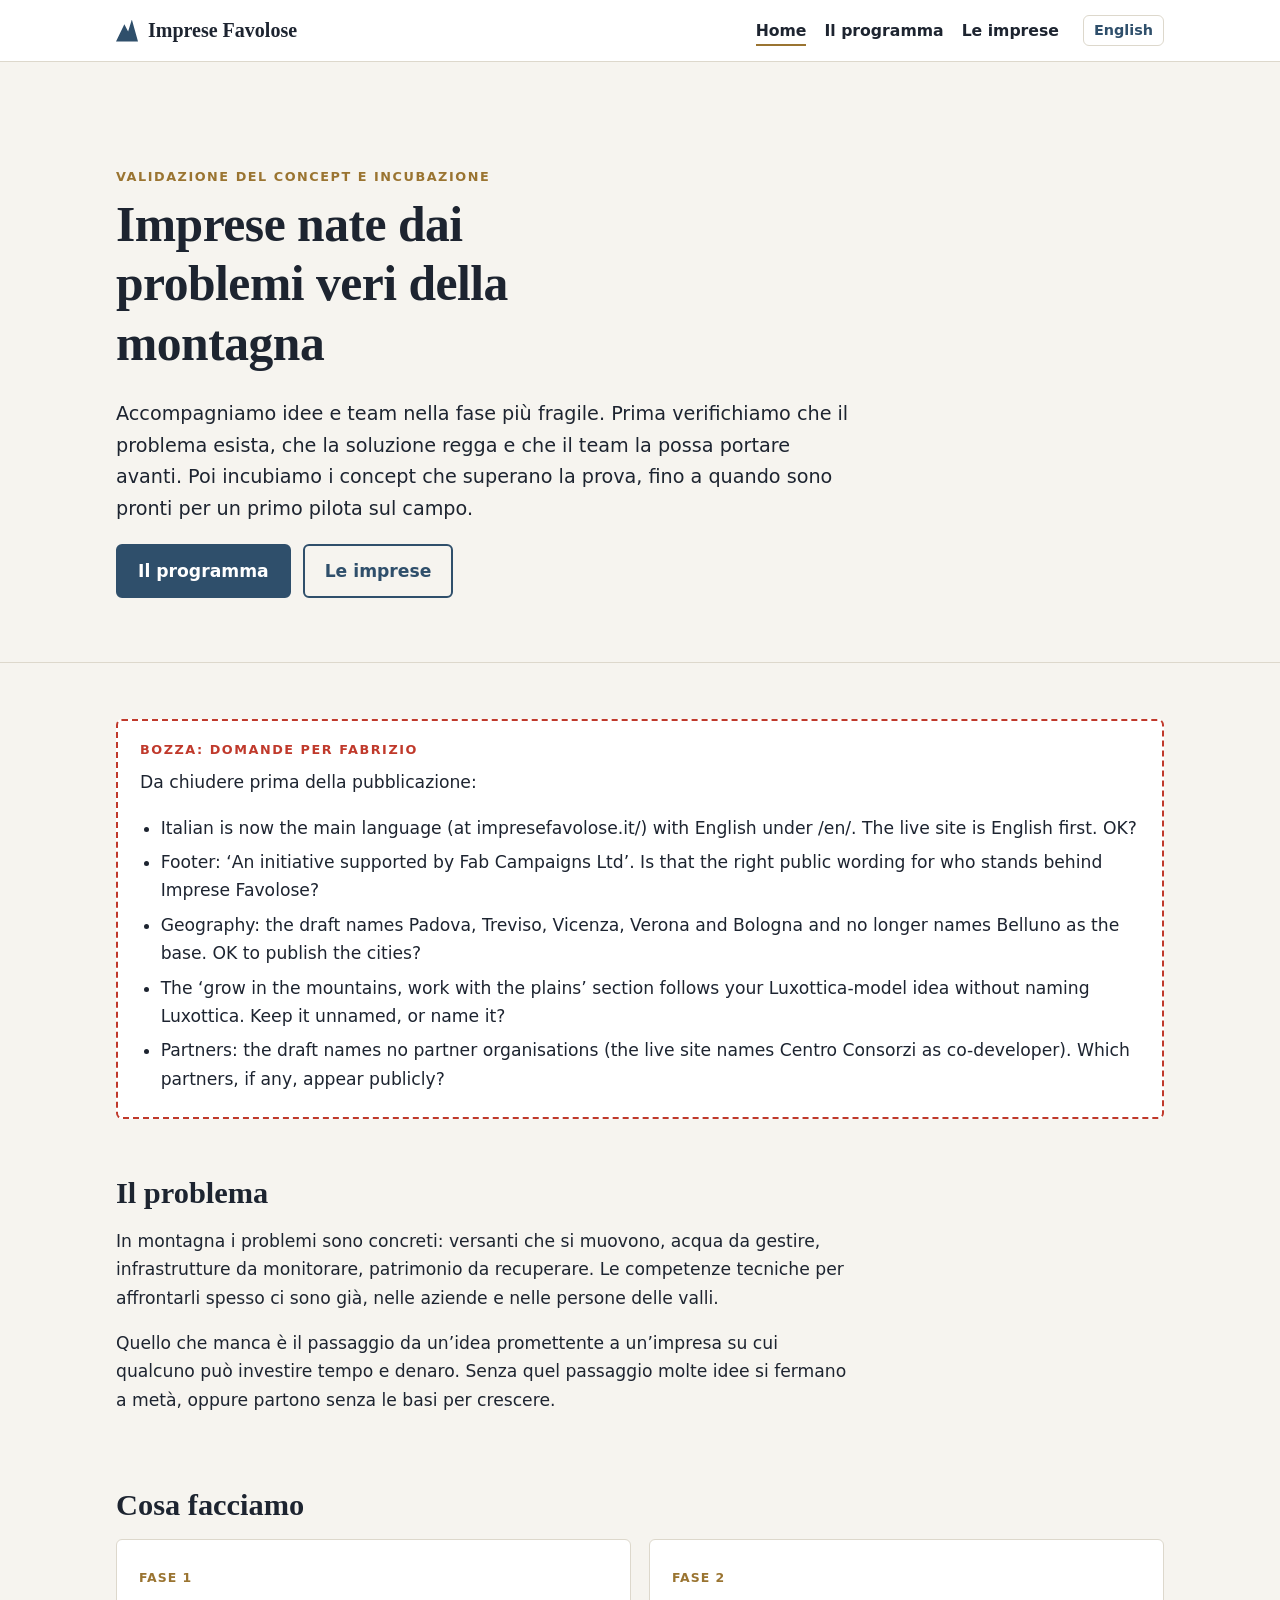
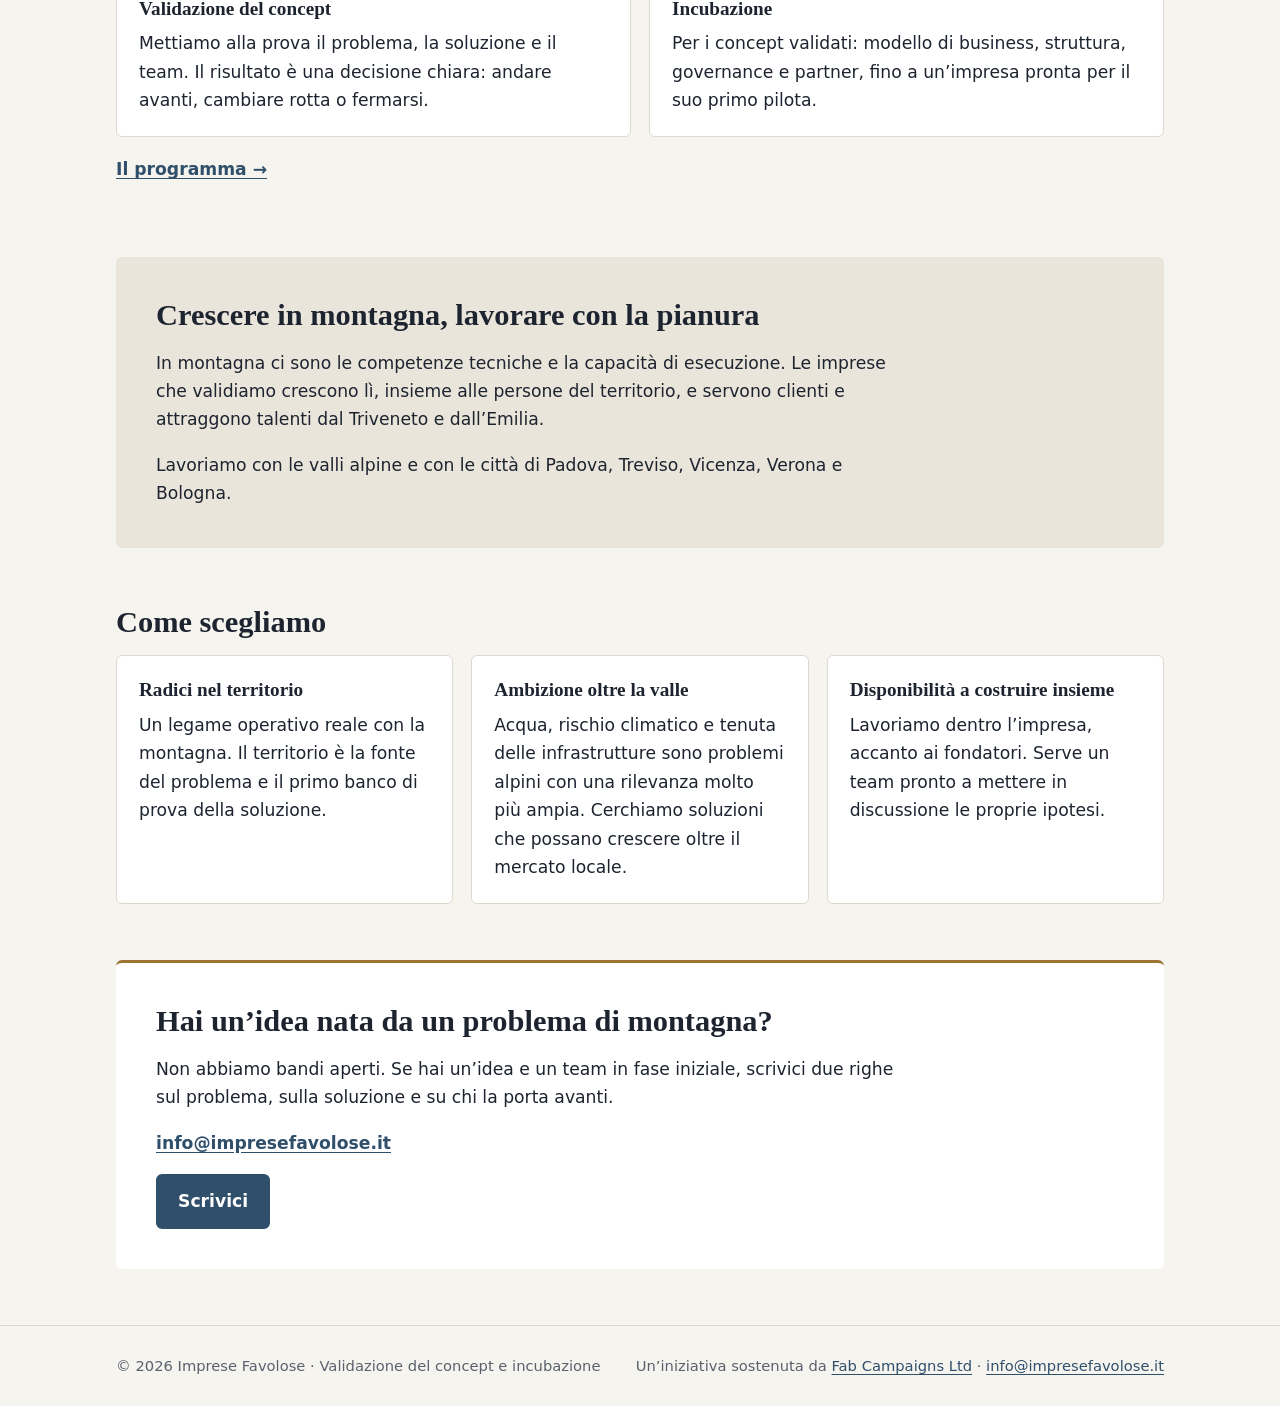
==== site/index.html @ 6166c61f "Draft site: concept validation and incubation, with guardrails Static Italian/English site replacing" ====
<!doctype html>
<html lang="it-IT">
<head>
<meta charset="utf-8">
<meta name="viewport" content="width=device-width, initial-scale=1, viewport-fit=cover">
<title>Imprese Favolose · Validazione del concept e incubazione</title>
<meta name="description" content="Validiamo e incubiamo imprese nate dai problemi reali della montagna, fino a quando sono pronte per un primo pilota.">
<meta name="robots" content="noindex, nofollow">
<meta property="og:title" content="Imprese Favolose · Validazione del concept e incubazione">
<meta property="og:description" content="Validiamo e incubiamo imprese nate dai problemi reali della montagna, fino a quando sono pronte per un primo pilota.">
<meta property="og:site_name" content="Imprese Favolose">
<meta name="twitter:card" content="summary">
<link rel="alternate" hreflang="it" href="https://impresefavolose.it/">
<link rel="alternate" hreflang="en" href="https://impresefavolose.it/en/">
<link rel="alternate" hreflang="x-default" href="https://impresefavolose.it/">
<link rel="preload" href="assets/fonts/source-serif-4-latin-600-normal.woff2" as="font" type="font/woff2" crossorigin>
<link rel="stylesheet" href="assets/site.css?v=dec1a029e4">
</head>
<body>
<a class="skip" href="#content">Vai al contenuto</a>
<header class="site-header">
  <div class="wrap">
    <a class="brand" href="index.html"><span class="mark" aria-hidden="true"></span><span>Imprese Favolose</span></a>
    <nav class="site-nav" aria-label="Main">
      <ul>
        <li><a href="index.html" aria-current="page">Home</a></li>
        <li><a href="programma.html">Il programma</a></li>
        <li><a href="imprese.html">Le imprese</a></li>
      </ul>
    </nav>
    <a class="lang" href="en/index.html" hreflang="en" lang="en">English</a>
  </div>
</header>
<main id="content">
<div class="hero"><div class="wrap">
<p class="eyebrow">Validazione del concept e incubazione</p>
<h1>Imprese nate dai problemi veri della montagna</h1>
<p class="lead">Accompagniamo idee e team nella fase più fragile. Prima verifichiamo che il problema esista, che la soluzione regga e che il team la possa portare avanti. Poi incubiamo i concept che superano la prova, fino a quando sono pronti per un primo pilota sul campo.</p>
<div class="btn-row"><a class="btn" href="programma.html">Il programma</a><a class="btn ghost" href="imprese.html">Le imprese</a></div>
</div></div><section><div class="wrap"><div class="draft-note"><p class="eyebrow">Bozza: domande per Fabrizio</p><p>Da chiudere prima della pubblicazione:</p><ul class="list"><li>Italian is now the main language (at impresefavolose.it/) with English under /en/. The live site is English first. OK?</li><li>Footer: ‘An initiative supported by Fab Campaigns Ltd’. Is that the right public wording for who stands behind Imprese Favolose?</li><li>Geography: the draft names Padova, Treviso, Vicenza, Verona and Bologna and no longer names Belluno as the base. OK to publish the cities?</li><li>The ‘grow in the mountains, work with the plains’ section follows your Luxottica-model idea without naming Luxottica. Keep it unnamed, or name it?</li><li>Partners: the draft names no partner organisations (the live site names Centro Consorzi as co-developer). Which partners, if any, appear publicly?</li></ul></div></div></section><section><div class="wrap"><div class="prose"><h2>Il problema</h2><p>In montagna i problemi sono concreti: versanti che si muovono, acqua da gestire, infrastrutture da monitorare, patrimonio da recuperare. Le competenze tecniche per affrontarli spesso ci sono già, nelle aziende e nelle persone delle valli.</p><p>Quello che manca è il passaggio da un’idea promettente a un’impresa su cui qualcuno può investire tempo e denaro. Senza quel passaggio molte idee si fermano a metà, oppure partono senza le basi per crescere.</p></div></div></section><section><div class="wrap"><h2>Cosa facciamo</h2><div class="grid two"><div class="card"><span class="tag">Fase 1</span><h3>Validazione del concept</h3><p>Mettiamo alla prova il problema, la soluzione e il team. Il risultato è una decisione chiara: andare avanti, cambiare rotta o fermarsi.</p></div><div class="card"><span class="tag">Fase 2</span><h3>Incubazione</h3><p>Per i concept validati: modello di business, struttura, governance e partner, fino a un’impresa pronta per il suo primo pilota.</p></div></div><p class="more-link"><a href="programma.html">Il programma &rarr;</a></p></div></section><section><div class="wrap"><div class="band"><h2>Crescere in montagna, lavorare con la pianura</h2><p>In montagna ci sono le competenze tecniche e la capacità di esecuzione. Le imprese che validiamo crescono lì, insieme alle persone del territorio, e servono clienti e attraggono talenti dal Triveneto e dall’Emilia.</p><p>Lavoriamo con le valli alpine e con le città di Padova, Treviso, Vicenza, Verona e Bologna.</p></div></div></section><section><div class="wrap"><h2>Come scegliamo</h2><div class="grid"><div class="card"><h3>Radici nel territorio</h3><p>Un legame operativo reale con la montagna. Il territorio è la fonte del problema e il primo banco di prova della soluzione.</p></div><div class="card"><h3>Ambizione oltre la valle</h3><p>Acqua, rischio climatico e tenuta delle infrastrutture sono problemi alpini con una rilevanza molto più ampia. Cerchiamo soluzioni che possano crescere oltre il mercato locale.</p></div><div class="card"><h3>Disponibilità a costruire insieme</h3><p>Lavoriamo dentro l’impresa, accanto ai fondatori. Serve un team pronto a mettere in discussione le proprie ipotesi.</p></div></div></div></section><section><div class="wrap"><div class="callout"><h2>Hai un’idea nata da un problema di montagna?</h2><p>Non abbiamo bandi aperti. Se hai un’idea e un team in fase iniziale, scrivici due righe sul problema, sulla soluzione e su chi la porta avanti.</p><p class="contact-line"><a href="mailto:info@impresefavolose.it">info@impresefavolose.it</a></p><div class="btn-row"><a class="btn" href="mailto:info@impresefavolose.it?subject=Imprese%20Favolose">Scrivici</a></div></div></div></section>
</main>
<footer class="site-footer">
  <div class="wrap">
    <span>&copy; 2026 Imprese Favolose · Validazione del concept e incubazione</span>
    <span>Un’iniziativa sostenuta da <a href="https://fabcampaigns.com">Fab Campaigns Ltd</a> &middot; <a href="mailto:info@impresefavolose.it">info@impresefavolose.it</a></span>
  </div>
</footer>
</body>
</html>
---- site/assets/site.css ----
/* Self-hosted fonts (SIL Open Font License): no calls to Google */
@font-face { font-family: "Source Serif 4"; font-weight: 600; font-style: normal; font-display: swap; src: url("fonts/source-serif-4-latin-600-normal.woff2") format("woff2"); }
@font-face { font-family: "Source Sans 3"; font-weight: 400; font-style: normal; font-display: swap; src: url("fonts/source-sans-3-latin-400-normal.woff2") format("woff2"); }
@font-face { font-family: "Source Sans 3"; font-weight: 400; font-style: italic; font-display: swap; src: url("fonts/source-sans-3-latin-400-italic.woff2") format("woff2"); }
@font-face { font-family: "Source Sans 3"; font-weight: 600 700; font-style: normal; font-display: swap; src: url("fonts/source-sans-3-latin-600-normal.woff2") format("woff2"); }

/* Imprese Favolose: static site. One stylesheet for every page.
   Palette: dolomite stone, lake slate, larch gold. Draft: colours to confirm with Fabrizio. */
:root {
  --bg: #f6f4ef;          /* dolomite stone */
  --surface: #ffffff;
  --ink: #1d2430;         /* night on the rock */
  --muted: #59616d;
  --line: #ddd8cc;
  --accent: #2f4f6b;      /* lake slate */
  --accent-ink: #ffffff;
  --gold: #9a7431;        /* larch, used sparingly */
  --band: #e9e5da;
  --font-display: "Source Serif 4", Georgia, "Times New Roman", serif;
  --font-body: "Source Sans 3", "Segoe UI", system-ui, -apple-system, sans-serif;
  --measure: 68ch;
  --radius: 6px;
}
@media (prefers-color-scheme: dark) {
  :root {
    --bg: #14181f; --surface: #1c222b; --ink: #e8eaee; --muted: #a6adb8;
    --line: #2e3642; --accent: #8fb3d1; --accent-ink: #10151b; --gold: #d8ad62; --band: #1f2630;
    color-scheme: dark;
  }
}

*, *::before, *::after { box-sizing: border-box; }
html { -webkit-text-size-adjust: 100%; }
body {
  margin: 0; background: var(--bg); color: var(--ink);
  font-family: var(--font-body); font-size: 1.075rem; line-height: 1.65;
}
a { color: var(--accent); text-underline-offset: 3px; }
a:focus-visible, .btn:focus-visible { outline: 3px solid var(--gold); outline-offset: 3px; }
.skip { position: absolute; left: -9999px; }
.skip:focus { left: 16px; top: 16px; background: var(--surface); padding: 8px 12px; z-index: 20; }

.wrap {
  width: 100%; max-width: 1080px; margin: 0 auto;
  padding-left: max(16px, env(safe-area-inset-left, 0px));
  padding-right: max(16px, env(safe-area-inset-right, 0px));
}
.prose { max-width: var(--measure); }

h1, h2, h3 { font-family: var(--font-display); font-weight: 600; line-height: 1.2; margin: 0 0 .5em; }
h1 { font-size: clamp(2rem, 5vw, 3.1rem); letter-spacing: -.01em; }
h2 { font-size: clamp(1.45rem, 3vw, 1.9rem); }
h3 { font-size: 1.2rem; }
p { margin: 0 0 1em; }
.eyebrow { font-size: .8rem; font-weight: 600; letter-spacing: .12em; text-transform: uppercase; color: var(--gold); margin-bottom: .6em; }

/* Header */
.site-header { background: var(--surface); border-bottom: 1px solid var(--line); }
.site-header .wrap { display: flex; align-items: center; gap: 12px 24px; padding-block: 14px; flex-wrap: wrap; }
.brand { display: flex; align-items: center; gap: 10px; text-decoration: none; color: var(--ink); font-family: var(--font-display); font-weight: 600; font-size: 1.25rem; margin-right: auto; }
.mark { width: 22px; height: 22px; background: var(--accent); clip-path: polygon(0 100%, 38% 22%, 55% 55%, 72% 0, 100% 100%); }
.site-nav ul { list-style: none; margin: 0; padding: 0; display: flex; flex-wrap: wrap; gap: 4px 18px; }
.site-nav a { color: var(--ink); text-decoration: none; font-weight: 600; font-size: .98rem; padding: 4px 0; border-bottom: 2px solid transparent; }
.site-nav a:hover, .site-nav a[aria-current="page"] { border-bottom-color: var(--gold); }
.lang { font-size: .9rem; font-weight: 600; border: 1px solid var(--line); border-radius: var(--radius); padding: 3px 10px; text-decoration: none; }

/* Hero and page heads */
.hero { padding-block: clamp(48px, 9vw, 104px) clamp(32px, 6vw, 64px); border-bottom: 1px solid var(--line); }
.hero h1 { max-width: 20ch; }
.lead { font-size: 1.2rem; max-width: 60ch; color: var(--ink); }
.page-head { padding-block: clamp(40px, 7vw, 80px) 28px; border-bottom: 1px solid var(--line); }
.page-head p { max-width: 60ch; color: var(--muted); font-size: 1.12rem; }

section { padding-block: clamp(32px, 5vw, 56px); }
section + section { padding-top: 0; }

/* Buttons */
.btn-row { display: flex; flex-wrap: wrap; gap: 12px; margin-top: 8px; }
.btn { display: inline-block; background: var(--accent); color: var(--accent-ink); text-decoration: none; font-weight: 600; padding: 11px 20px; border-radius: var(--radius); border: 2px solid var(--accent); }
.btn:hover { filter: brightness(1.08); }
.btn.ghost { background: transparent; color: var(--accent); }

/* Cards */
.grid { display: grid; grid-template-columns: repeat(auto-fit, minmax(240px, 1fr)); gap: 18px; }
.grid.two { grid-template-columns: repeat(auto-fit, minmax(300px, 1fr)); }
.card { background: var(--surface); border: 1px solid var(--line); border-radius: var(--radius); padding: 22px; }
.card p:last-child { margin-bottom: 0; }
.tag { display: inline-block; font-size: .78rem; font-weight: 600; letter-spacing: .08em; text-transform: uppercase; color: var(--gold); margin-bottom: 8px; }
.more, .more-link a { font-weight: 600; }
.more-link { margin-top: 18px; }

/* Band */
.band { background: var(--band); border-radius: var(--radius); padding: clamp(22px, 4vw, 40px); }
.band p { max-width: var(--measure); }
.band p:last-child { margin-bottom: 0; }

/* Programme phases */
.phases { list-style: none; margin: 0; padding: 0; display: grid; gap: 22px; }
.phase { display: grid; grid-template-columns: 56px 1fr; gap: 18px; background: var(--surface); border: 1px solid var(--line); border-radius: var(--radius); padding: 24px; }
.num { width: 48px; height: 48px; border-radius: 50%; background: var(--accent); color: var(--accent-ink); display: grid; place-items: center; font-family: var(--font-display); font-size: 1.4rem; }
.phase p:last-child { margin-bottom: 0; }
@media (max-width: 560px) { .phase { grid-template-columns: 1fr; } }

.list { margin: 0 0 1em; padding-left: 1.2em; }
.list li { margin-bottom: .35em; }

/* Callout */
.callout { border-top: 3px solid var(--gold); background: var(--surface); border-radius: var(--radius); padding: clamp(22px, 4vw, 40px); }
.callout p { max-width: var(--measure); }
.contact-line a { font-weight: 600; }

/* Draft questions: visible on previews only, tools/check.py blocks the merge while any remain */
.draft-note { border: 2px dashed #c0392b; border-radius: var(--radius); padding: 18px 22px; background: var(--surface); }
.draft-note .eyebrow { color: #c0392b; }
.draft-note ul { margin-bottom: 0; }

/* Footer */
.site-footer { border-top: 1px solid var(--line); padding-block: 28px; color: var(--muted); font-size: .92rem; }
.site-footer .wrap { display: flex; flex-wrap: wrap; justify-content: space-between; gap: 8px 24px; }
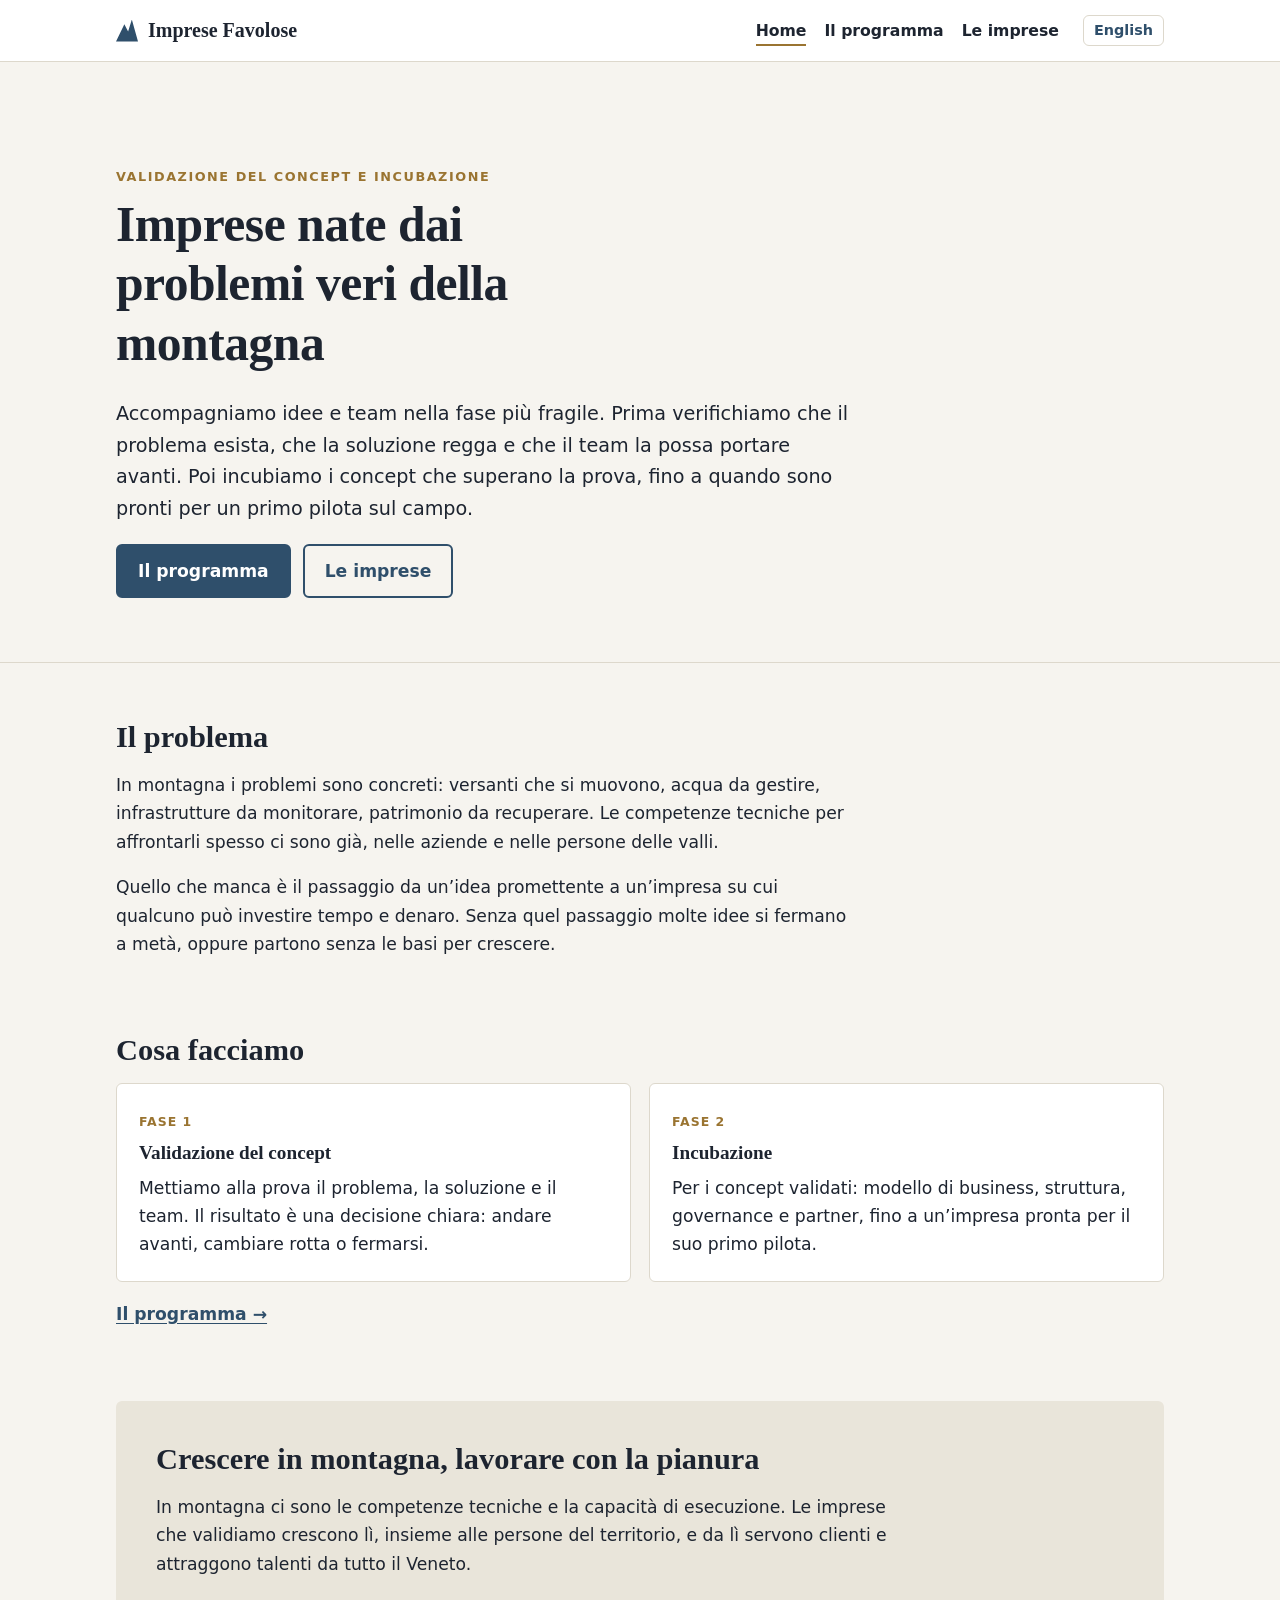
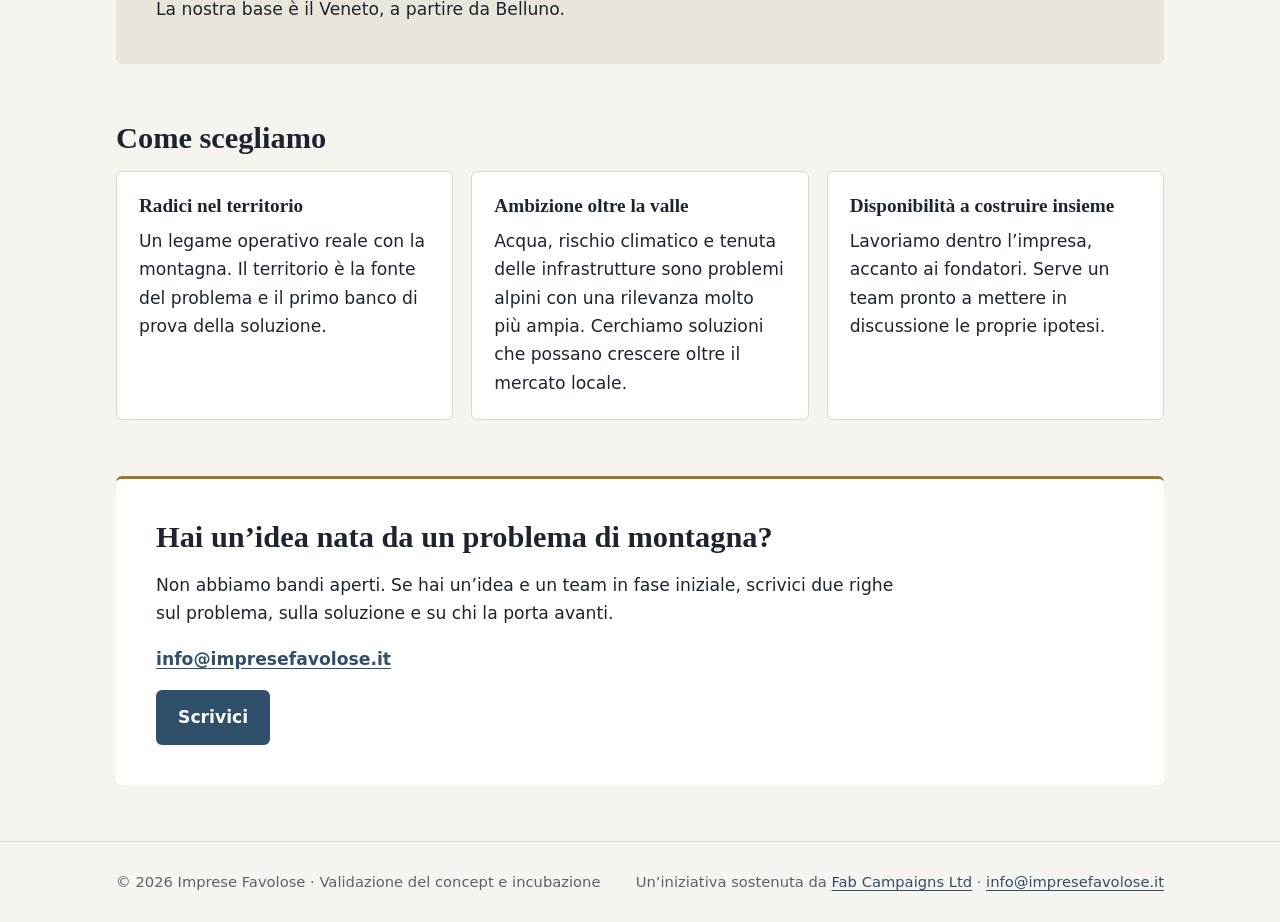
==== commit 0cd9615d: "Apply Fabrizio's answers to the draft questions Italian main language and footer wording confirmed. " ====
--- a/site/index.html
+++ b/site/index.html
@@ -37,7 +37,7 @@
 <h1>Imprese nate dai problemi veri della montagna</h1>
 <p class="lead">Accompagniamo idee e team nella fase più fragile. Prima verifichiamo che il problema esista, che la soluzione regga e che il team la possa portare avanti. Poi incubiamo i concept che superano la prova, fino a quando sono pronti per un primo pilota sul campo.</p>
 <div class="btn-row"><a class="btn" href="programma.html">Il programma</a><a class="btn ghost" href="imprese.html">Le imprese</a></div>
-</div></div><section><div class="wrap"><div class="draft-note"><p class="eyebrow">Bozza: domande per Fabrizio</p><p>Da chiudere prima della pubblicazione:</p><ul class="list"><li>Italian is now the main language (at impresefavolose.it/) with English under /en/. The live site is English first. OK?</li><li>Footer: ‘An initiative supported by Fab Campaigns Ltd’. Is that the right public wording for who stands behind Imprese Favolose?</li><li>Geography: the draft names Padova, Treviso, Vicenza, Verona and Bologna and no longer names Belluno as the base. OK to publish the cities?</li><li>The ‘grow in the mountains, work with the plains’ section follows your Luxottica-model idea without naming Luxottica. Keep it unnamed, or name it?</li><li>Partners: the draft names no partner organisations (the live site names Centro Consorzi as co-developer). Which partners, if any, appear publicly?</li></ul></div></div></section><section><div class="wrap"><div class="prose"><h2>Il problema</h2><p>In montagna i problemi sono concreti: versanti che si muovono, acqua da gestire, infrastrutture da monitorare, patrimonio da recuperare. Le competenze tecniche per affrontarli spesso ci sono già, nelle aziende e nelle persone delle valli.</p><p>Quello che manca è il passaggio da un’idea promettente a un’impresa su cui qualcuno può investire tempo e denaro. Senza quel passaggio molte idee si fermano a metà, oppure partono senza le basi per crescere.</p></div></div></section><section><div class="wrap"><h2>Cosa facciamo</h2><div class="grid two"><div class="card"><span class="tag">Fase 1</span><h3>Validazione del concept</h3><p>Mettiamo alla prova il problema, la soluzione e il team. Il risultato è una decisione chiara: andare avanti, cambiare rotta o fermarsi.</p></div><div class="card"><span class="tag">Fase 2</span><h3>Incubazione</h3><p>Per i concept validati: modello di business, struttura, governance e partner, fino a un’impresa pronta per il suo primo pilota.</p></div></div><p class="more-link"><a href="programma.html">Il programma &rarr;</a></p></div></section><section><div class="wrap"><div class="band"><h2>Crescere in montagna, lavorare con la pianura</h2><p>In montagna ci sono le competenze tecniche e la capacità di esecuzione. Le imprese che validiamo crescono lì, insieme alle persone del territorio, e servono clienti e attraggono talenti dal Triveneto e dall’Emilia.</p><p>Lavoriamo con le valli alpine e con le città di Padova, Treviso, Vicenza, Verona e Bologna.</p></div></div></section><section><div class="wrap"><h2>Come scegliamo</h2><div class="grid"><div class="card"><h3>Radici nel territorio</h3><p>Un legame operativo reale con la montagna. Il territorio è la fonte del problema e il primo banco di prova della soluzione.</p></div><div class="card"><h3>Ambizione oltre la valle</h3><p>Acqua, rischio climatico e tenuta delle infrastrutture sono problemi alpini con una rilevanza molto più ampia. Cerchiamo soluzioni che possano crescere oltre il mercato locale.</p></div><div class="card"><h3>Disponibilità a costruire insieme</h3><p>Lavoriamo dentro l’impresa, accanto ai fondatori. Serve un team pronto a mettere in discussione le proprie ipotesi.</p></div></div></div></section><section><div class="wrap"><div class="callout"><h2>Hai un’idea nata da un problema di montagna?</h2><p>Non abbiamo bandi aperti. Se hai un’idea e un team in fase iniziale, scrivici due righe sul problema, sulla soluzione e su chi la porta avanti.</p><p class="contact-line"><a href="mailto:info@impresefavolose.it">info@impresefavolose.it</a></p><div class="btn-row"><a class="btn" href="mailto:info@impresefavolose.it?subject=Imprese%20Favolose">Scrivici</a></div></div></div></section>
+</div></div><section><div class="wrap"><div class="prose"><h2>Il problema</h2><p>In montagna i problemi sono concreti: versanti che si muovono, acqua da gestire, infrastrutture da monitorare, patrimonio da recuperare. Le competenze tecniche per affrontarli spesso ci sono già, nelle aziende e nelle persone delle valli.</p><p>Quello che manca è il passaggio da un’idea promettente a un’impresa su cui qualcuno può investire tempo e denaro. Senza quel passaggio molte idee si fermano a metà, oppure partono senza le basi per crescere.</p></div></div></section><section><div class="wrap"><h2>Cosa facciamo</h2><div class="grid two"><div class="card"><span class="tag">Fase 1</span><h3>Validazione del concept</h3><p>Mettiamo alla prova il problema, la soluzione e il team. Il risultato è una decisione chiara: andare avanti, cambiare rotta o fermarsi.</p></div><div class="card"><span class="tag">Fase 2</span><h3>Incubazione</h3><p>Per i concept validati: modello di business, struttura, governance e partner, fino a un’impresa pronta per il suo primo pilota.</p></div></div><p class="more-link"><a href="programma.html">Il programma &rarr;</a></p></div></section><section><div class="wrap"><div class="band"><h2>Crescere in montagna, lavorare con la pianura</h2><p>In montagna ci sono le competenze tecniche e la capacità di esecuzione. Le imprese che validiamo crescono lì, insieme alle persone del territorio, e da lì servono clienti e attraggono talenti da tutto il Veneto.</p><p>La nostra base è il Veneto, a partire da Belluno.</p></div></div></section><section><div class="wrap"><h2>Come scegliamo</h2><div class="grid"><div class="card"><h3>Radici nel territorio</h3><p>Un legame operativo reale con la montagna. Il territorio è la fonte del problema e il primo banco di prova della soluzione.</p></div><div class="card"><h3>Ambizione oltre la valle</h3><p>Acqua, rischio climatico e tenuta delle infrastrutture sono problemi alpini con una rilevanza molto più ampia. Cerchiamo soluzioni che possano crescere oltre il mercato locale.</p></div><div class="card"><h3>Disponibilità a costruire insieme</h3><p>Lavoriamo dentro l’impresa, accanto ai fondatori. Serve un team pronto a mettere in discussione le proprie ipotesi.</p></div></div></div></section><section><div class="wrap"><div class="callout"><h2>Hai un’idea nata da un problema di montagna?</h2><p>Non abbiamo bandi aperti. Se hai un’idea e un team in fase iniziale, scrivici due righe sul problema, sulla soluzione e su chi la porta avanti.</p><p class="contact-line"><a href="mailto:info@impresefavolose.it">info@impresefavolose.it</a></p><div class="btn-row"><a class="btn" href="mailto:info@impresefavolose.it?subject=Imprese%20Favolose">Scrivici</a></div></div></div></section>
 </main>
 <footer class="site-footer">
   <div class="wrap">
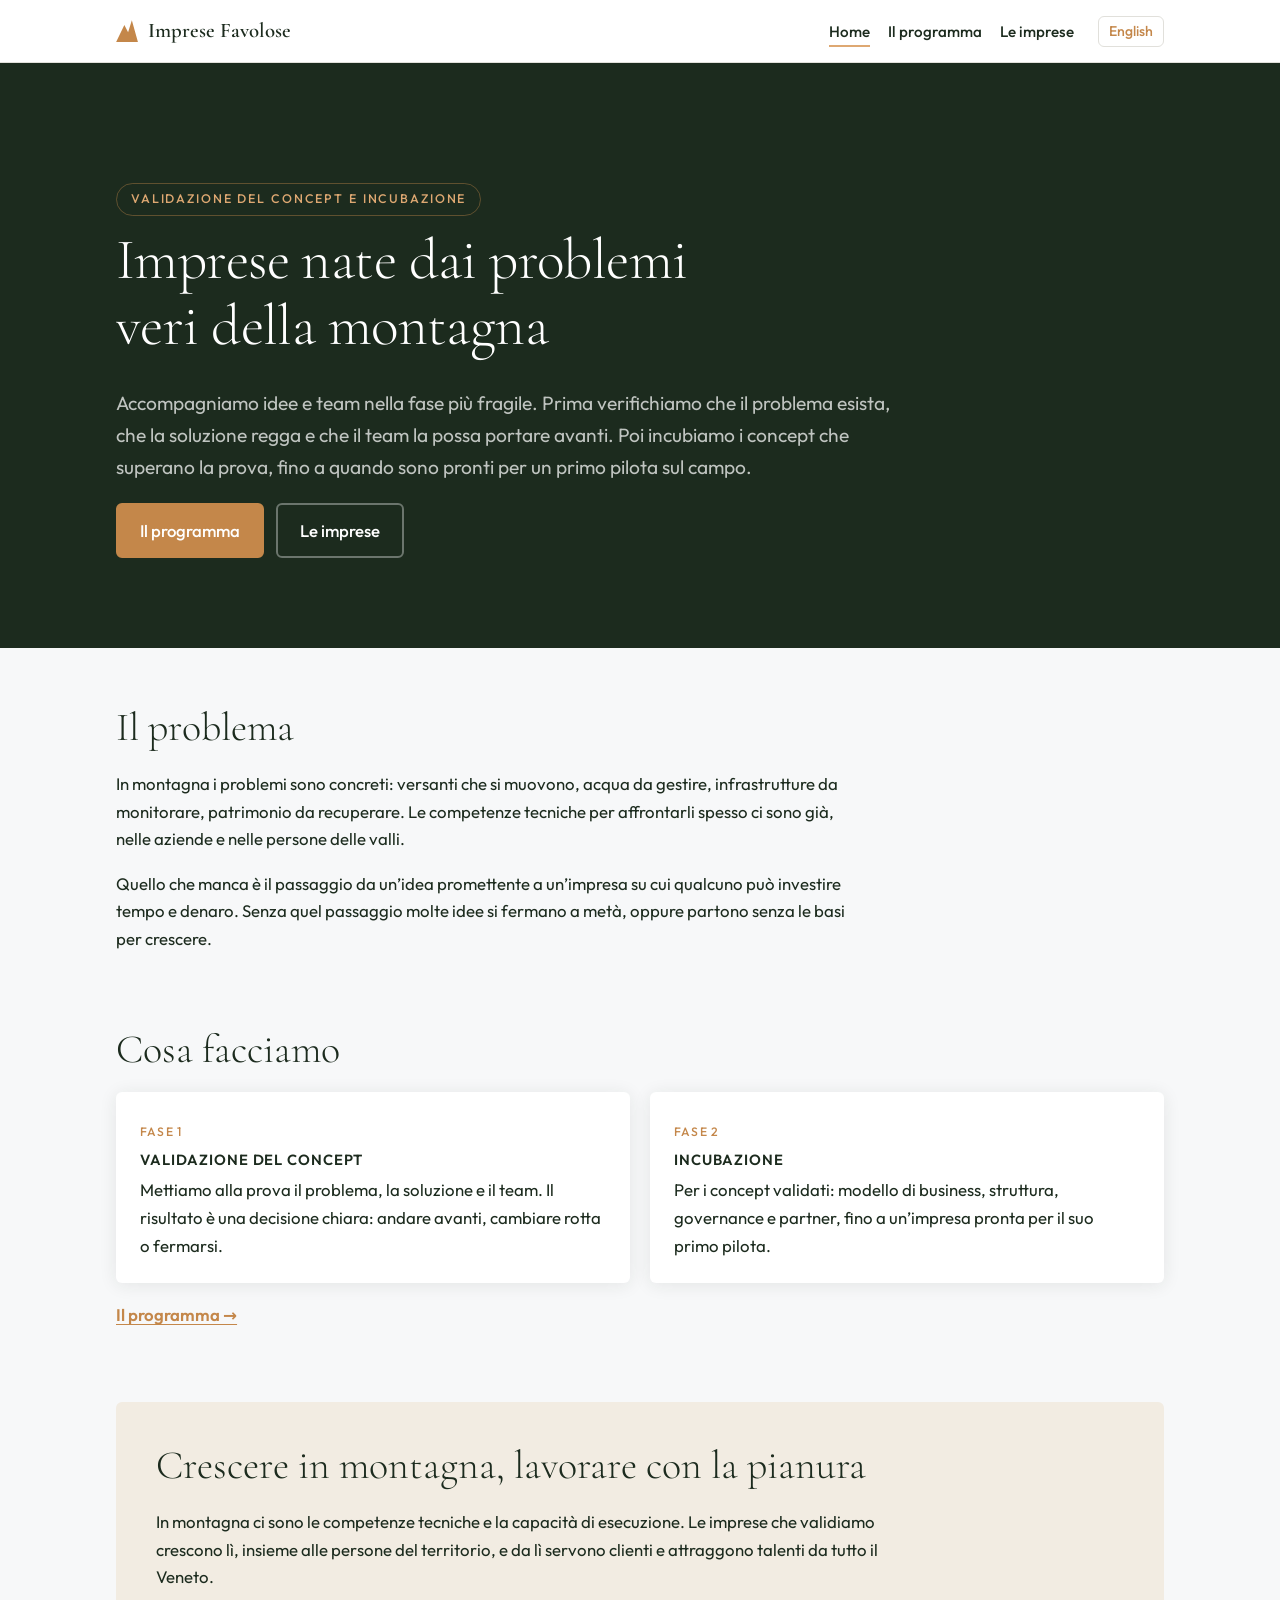
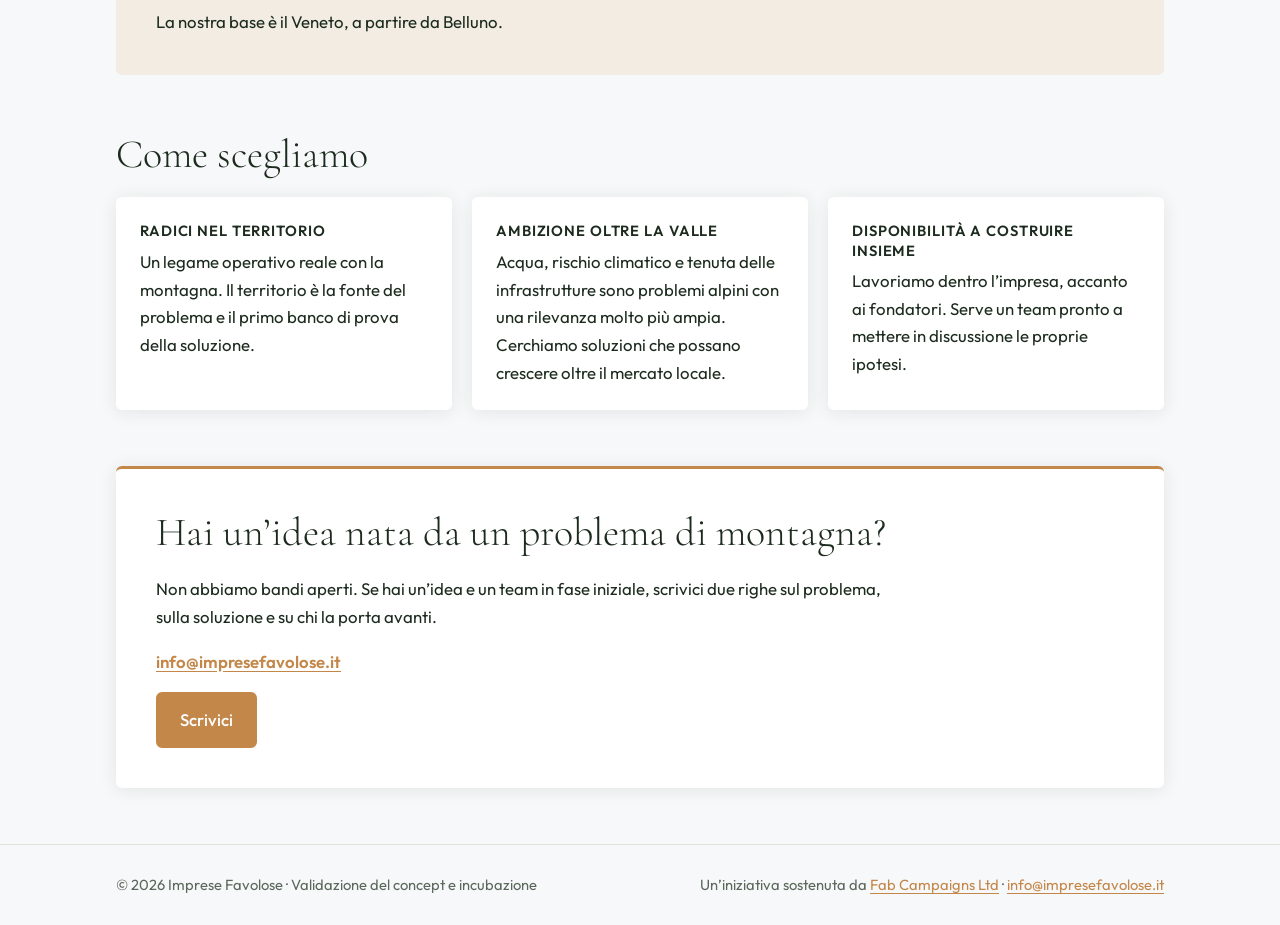
==== commit 50cfd0cb: "Match visual style to the live impresefavolose.it site Fonts: Cormorant Garamond (display) and Outfi" ====
--- a/site/index.html
+++ b/site/index.html
@@ -13,8 +13,8 @@
 <link rel="alternate" hreflang="it" href="https://impresefavolose.it/">
 <link rel="alternate" hreflang="en" href="https://impresefavolose.it/en/">
 <link rel="alternate" hreflang="x-default" href="https://impresefavolose.it/">
-<link rel="preload" href="assets/fonts/source-serif-4-latin-600-normal.woff2" as="font" type="font/woff2" crossorigin>
-<link rel="stylesheet" href="assets/site.css?v=dec1a029e4">
+<link rel="preload" href="assets/fonts/cormorant-garamond-latin-600-normal.woff2" as="font" type="font/woff2" crossorigin>
+<link rel="stylesheet" href="assets/site.css?v=920ae33ecf">
 </head>
 <body>
 <a class="skip" href="#content">Vai al contenuto</a>
--- a/site/assets/site.css
+++ b/site/assets/site.css
@@ -1,30 +1,35 @@
 /* Self-hosted fonts (SIL Open Font License): no calls to Google */
-@font-face { font-family: "Source Serif 4"; font-weight: 600; font-style: normal; font-display: swap; src: url("fonts/source-serif-4-latin-600-normal.woff2") format("woff2"); }
-@font-face { font-family: "Source Sans 3"; font-weight: 400; font-style: normal; font-display: swap; src: url("fonts/source-sans-3-latin-400-normal.woff2") format("woff2"); }
-@font-face { font-family: "Source Sans 3"; font-weight: 400; font-style: italic; font-display: swap; src: url("fonts/source-sans-3-latin-400-italic.woff2") format("woff2"); }
-@font-face { font-family: "Source Sans 3"; font-weight: 600 700; font-style: normal; font-display: swap; src: url("fonts/source-sans-3-latin-600-normal.woff2") format("woff2"); }
+@font-face { font-family: "Cormorant Garamond"; font-weight: 300; font-style: normal; font-display: swap; src: url("fonts/cormorant-garamond-latin-300-normal.woff2") format("woff2"); }
+@font-face { font-family: "Cormorant Garamond"; font-weight: 300; font-style: italic; font-display: swap; src: url("fonts/cormorant-garamond-latin-300-italic.woff2") format("woff2"); }
+@font-face { font-family: "Cormorant Garamond"; font-weight: 600; font-style: normal; font-display: swap; src: url("fonts/cormorant-garamond-latin-600-normal.woff2") format("woff2"); }
+@font-face { font-family: "Cormorant Garamond"; font-weight: 600; font-style: italic; font-display: swap; src: url("fonts/cormorant-garamond-latin-600-italic.woff2") format("woff2"); }
+@font-face { font-family: "Outfit"; font-weight: 300; font-style: normal; font-display: swap; src: url("fonts/outfit-latin-300-normal.woff2") format("woff2"); }
+@font-face { font-family: "Outfit"; font-weight: 400; font-style: normal; font-display: swap; src: url("fonts/outfit-latin-400-normal.woff2") format("woff2"); }
+@font-face { font-family: "Outfit"; font-weight: 500; font-style: normal; font-display: swap; src: url("fonts/outfit-latin-500-normal.woff2") format("woff2"); }
+@font-face { font-family: "Outfit"; font-weight: 600; font-style: normal; font-display: swap; src: url("fonts/outfit-latin-600-normal.woff2") format("woff2"); }
 
 /* Imprese Favolose: static site. One stylesheet for every page.
-   Palette: dolomite stone, lake slate, larch gold. Draft: colours to confirm with Fabrizio. */
+   Palette: deep alpine forest, larch-wood amber, dolomite-stone page ground.
+   Matches the style, fonts and palette already live at impresefavolose.it. */
 :root {
-  --bg: #f6f4ef;          /* dolomite stone */
+  --bg: #f7f8f9;          /* dolomite stone */
   --surface: #ffffff;
-  --ink: #1d2430;         /* night on the rock */
-  --muted: #59616d;
-  --line: #ddd8cc;
-  --accent: #2f4f6b;      /* lake slate */
+  --ink: #1c2b1e;         /* alpine forest, night green */
+  --muted: #5b685c;
+  --line: #e1e0db;
+  --accent: #c4874a;      /* larch-wood amber */
   --accent-ink: #ffffff;
-  --gold: #9a7431;        /* larch, used sparingly */
-  --band: #e9e5da;
-  --font-display: "Source Serif 4", Georgia, "Times New Roman", serif;
-  --font-body: "Source Sans 3", "Segoe UI", system-ui, -apple-system, sans-serif;
+  --gold: #dea872;        /* amber, lightened: eyebrows, small labels */
+  --band: #f2ece2;        /* pale amber-tinted panel */
+  --font-display: "Cormorant Garamond", Georgia, "Times New Roman", serif;
+  --font-body: "Outfit", "Segoe UI", system-ui, -apple-system, sans-serif;
   --measure: 68ch;
   --radius: 6px;
 }
 @media (prefers-color-scheme: dark) {
   :root {
-    --bg: #14181f; --surface: #1c222b; --ink: #e8eaee; --muted: #a6adb8;
-    --line: #2e3642; --accent: #8fb3d1; --accent-ink: #10151b; --gold: #d8ad62; --band: #1f2630;
+    --bg: #14181a; --surface: #1b231c; --ink: #e9ece7; --muted: #a4ada3;
+    --line: #2b332c; --accent: #d9a364; --accent-ink: #1c2b1e; --gold: #e8bd8c; --band: #232a22;
     color-scheme: dark;
   }
 }
@@ -33,7 +38,7 @@
 html { -webkit-text-size-adjust: 100%; }
 body {
   margin: 0; background: var(--bg); color: var(--ink);
-  font-family: var(--font-body); font-size: 1.075rem; line-height: 1.65;
+  font-family: var(--font-body); font-size: 1.05rem; line-height: 1.65; font-weight: 400;
 }
 a { color: var(--accent); text-underline-offset: 3px; }
 a:focus-visible, .btn:focus-visible { outline: 3px solid var(--gold); outline-offset: 3px; }
@@ -47,45 +52,65 @@
 }
 .prose { max-width: var(--measure); }
 
-h1, h2, h3 { font-family: var(--font-display); font-weight: 600; line-height: 1.2; margin: 0 0 .5em; }
-h1 { font-size: clamp(2rem, 5vw, 3.1rem); letter-spacing: -.01em; }
-h2 { font-size: clamp(1.45rem, 3vw, 1.9rem); }
-h3 { font-size: 1.2rem; }
+h1, h2 { font-family: var(--font-display); font-weight: 300; line-height: 1.15; margin: 0 0 .5em; }
+h3 { font-family: var(--font-body); font-weight: 600; line-height: 1.3; margin: 0 0 .5em; }
+h1 { font-size: clamp(2.2rem, 6vw, 3.6rem); letter-spacing: -.01em; }
+h1 em, h2 em { font-style: italic; }
+h2 { font-size: clamp(1.7rem, 4vw, 2.5rem); }
+h3 { font-size: .92rem; text-transform: uppercase; letter-spacing: .06em; }
 p { margin: 0 0 1em; }
-.eyebrow { font-size: .8rem; font-weight: 600; letter-spacing: .12em; text-transform: uppercase; color: var(--gold); margin-bottom: .6em; }
+.eyebrow {
+  display: inline-block; font-size: .78rem; font-weight: 500; letter-spacing: .15em; text-transform: uppercase;
+  color: var(--gold); margin-bottom: .9em; padding: 5px 14px; border: 1px solid rgba(196, 135, 74, .4); border-radius: 999px;
+}
 
 /* Header */
 .site-header { background: var(--surface); border-bottom: 1px solid var(--line); }
 .site-header .wrap { display: flex; align-items: center; gap: 12px 24px; padding-block: 14px; flex-wrap: wrap; }
-.brand { display: flex; align-items: center; gap: 10px; text-decoration: none; color: var(--ink); font-family: var(--font-display); font-weight: 600; font-size: 1.25rem; margin-right: auto; }
+.brand { display: flex; align-items: center; gap: 10px; text-decoration: none; color: var(--ink); font-family: var(--font-display); font-weight: 600; font-size: 1.3rem; margin-right: auto; }
 .mark { width: 22px; height: 22px; background: var(--accent); clip-path: polygon(0 100%, 38% 22%, 55% 55%, 72% 0, 100% 100%); }
 .site-nav ul { list-style: none; margin: 0; padding: 0; display: flex; flex-wrap: wrap; gap: 4px 18px; }
-.site-nav a { color: var(--ink); text-decoration: none; font-weight: 600; font-size: .98rem; padding: 4px 0; border-bottom: 2px solid transparent; }
+.site-nav a { color: var(--ink); text-decoration: none; font-weight: 500; font-size: .95rem; padding: 4px 0; border-bottom: 2px solid transparent; }
 .site-nav a:hover, .site-nav a[aria-current="page"] { border-bottom-color: var(--gold); }
-.lang { font-size: .9rem; font-weight: 600; border: 1px solid var(--line); border-radius: var(--radius); padding: 3px 10px; text-decoration: none; }
+.lang { font-size: .88rem; font-weight: 500; border: 1px solid var(--line); border-radius: var(--radius); padding: 3px 10px; text-decoration: none; }
 
-/* Hero and page heads */
-.hero { padding-block: clamp(48px, 9vw, 104px) clamp(32px, 6vw, 64px); border-bottom: 1px solid var(--line); }
-.hero h1 { max-width: 20ch; }
-.lead { font-size: 1.2rem; max-width: 60ch; color: var(--ink); }
-.page-head { padding-block: clamp(40px, 7vw, 80px) 28px; border-bottom: 1px solid var(--line); }
-.page-head p { max-width: 60ch; color: var(--muted); font-size: 1.12rem; }
+/* Hero and page heads: the dark alpine band */
+.hero {
+  background: var(--ink); color: #fff;
+  padding-block: clamp(56px, 10vw, 120px) clamp(40px, 7vw, 104px);
+}
+.hero h1 { max-width: 22ch; color: #fff; }
+.hero .eyebrow { color: var(--gold); }
+.hero .lead, .lead { font-size: 1.2rem; max-width: 60ch; }
+.hero .lead { color: rgba(255, 255, 255, .72); }
+.page-head { background: var(--ink); color: #fff; padding-block: clamp(48px, 8vw, 88px) clamp(32px, 6vw, 56px); }
+.page-head h1 { color: #fff; }
+.page-head p { max-width: 60ch; color: rgba(255, 255, 255, .72); font-size: 1.12rem; }
+.page-head .eyebrow { color: var(--gold); }
 
 section { padding-block: clamp(32px, 5vw, 56px); }
 section + section { padding-top: 0; }
 
 /* Buttons */
 .btn-row { display: flex; flex-wrap: wrap; gap: 12px; margin-top: 8px; }
-.btn { display: inline-block; background: var(--accent); color: var(--accent-ink); text-decoration: none; font-weight: 600; padding: 11px 20px; border-radius: var(--radius); border: 2px solid var(--accent); }
+.btn {
+  display: inline-block; background: var(--accent); color: var(--accent-ink); text-decoration: none;
+  font-family: var(--font-body); font-weight: 500; padding: 12px 22px; border-radius: var(--radius); border: 2px solid var(--accent);
+}
 .btn:hover { filter: brightness(1.08); }
 .btn.ghost { background: transparent; color: var(--accent); }
+.hero .btn.ghost, .page-head .btn.ghost { color: #fff; border-color: rgba(255, 255, 255, .35); }
 
 /* Cards */
-.grid { display: grid; grid-template-columns: repeat(auto-fit, minmax(240px, 1fr)); gap: 18px; }
+.grid { display: grid; grid-template-columns: repeat(auto-fit, minmax(240px, 1fr)); gap: 20px; }
 .grid.two { grid-template-columns: repeat(auto-fit, minmax(300px, 1fr)); }
-.card { background: var(--surface); border: 1px solid var(--line); border-radius: var(--radius); padding: 22px; }
+.card {
+  background: var(--surface); border-radius: var(--radius); padding: 24px;
+  box-shadow: 0 2px 18px rgba(28, 43, 30, .09);
+}
+.card.venture { border-top: 6px solid var(--ink); }
 .card p:last-child { margin-bottom: 0; }
-.tag { display: inline-block; font-size: .78rem; font-weight: 600; letter-spacing: .08em; text-transform: uppercase; color: var(--gold); margin-bottom: 8px; }
+.tag { display: inline-block; font-size: .76rem; font-weight: 500; letter-spacing: .1em; text-transform: uppercase; color: var(--accent); margin-bottom: 8px; }
 .more, .more-link a { font-weight: 600; }
 .more-link { margin-top: 18px; }
 
@@ -96,8 +121,11 @@
 
 /* Programme phases */
 .phases { list-style: none; margin: 0; padding: 0; display: grid; gap: 22px; }
-.phase { display: grid; grid-template-columns: 56px 1fr; gap: 18px; background: var(--surface); border: 1px solid var(--line); border-radius: var(--radius); padding: 24px; }
-.num { width: 48px; height: 48px; border-radius: 50%; background: var(--accent); color: var(--accent-ink); display: grid; place-items: center; font-family: var(--font-display); font-size: 1.4rem; }
+.phase {
+  display: grid; grid-template-columns: 56px 1fr; gap: 18px; background: var(--surface);
+  border-radius: var(--radius); padding: 24px; box-shadow: 0 2px 18px rgba(28, 43, 30, .09);
+}
+.num { width: 48px; height: 48px; border-radius: 50%; background: var(--ink); color: var(--gold); display: grid; place-items: center; font-family: var(--font-display); font-weight: 600; font-size: 1.4rem; }
 .phase p:last-child { margin-bottom: 0; }
 @media (max-width: 560px) { .phase { grid-template-columns: 1fr; } }
 
@@ -105,13 +133,13 @@
 .list li { margin-bottom: .35em; }
 
 /* Callout */
-.callout { border-top: 3px solid var(--gold); background: var(--surface); border-radius: var(--radius); padding: clamp(22px, 4vw, 40px); }
+.callout { border-top: 3px solid var(--accent); background: var(--surface); border-radius: var(--radius); padding: clamp(22px, 4vw, 40px); box-shadow: 0 2px 18px rgba(28, 43, 30, .09); }
 .callout p { max-width: var(--measure); }
 .contact-line a { font-weight: 600; }
 
 /* Draft questions: visible on previews only, tools/check.py blocks the merge while any remain */
 .draft-note { border: 2px dashed #c0392b; border-radius: var(--radius); padding: 18px 22px; background: var(--surface); }
-.draft-note .eyebrow { color: #c0392b; }
+.draft-note .eyebrow { color: #c0392b; border-color: rgba(192, 57, 43, .4); }
 .draft-note ul { margin-bottom: 0; }
 
 /* Footer */
